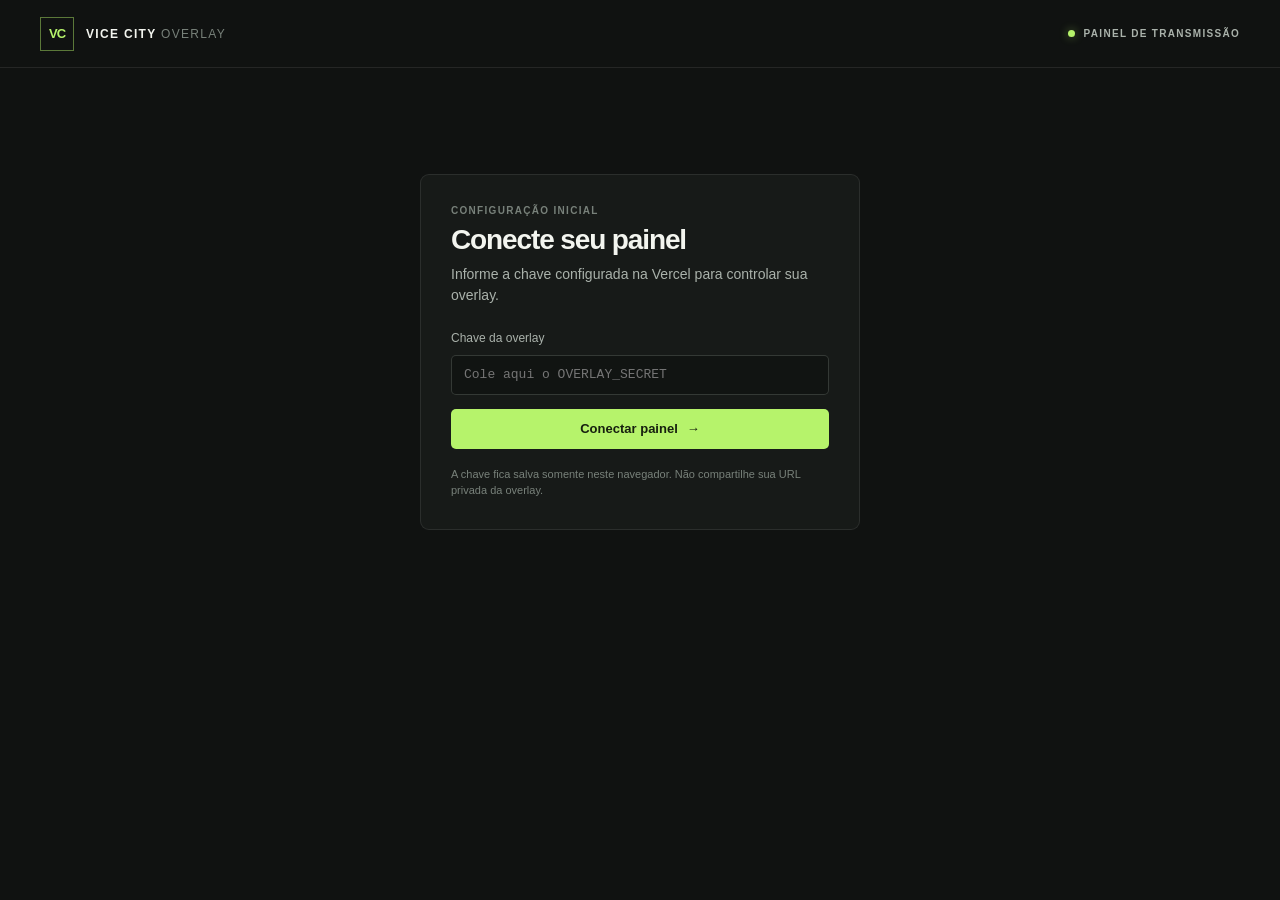
==== index.html @ 91666286 "Atualização 4" ====
<!doctype html>
<html lang="pt-BR">
  <head>
    <meta charset="utf-8">
    <meta name="viewport" content="width=device-width, initial-scale=1">
    <meta name="theme-color" content="#101211">
    <title>Vice City Overlay — Painel</title>
    <link rel="stylesheet" href="/styles.css">
  </head>
  <body class="dashboard-page">
    <header class="topbar">
      <a class="brand" href="/" aria-label="Vice City Overlay, início">
        <span class="brand-mark" aria-hidden="true">VC</span>
        <span class="brand-name">VICE CITY <span>OVERLAY</span></span>
      </a>
      <span class="topbar-note"><span class="status-dot"></span> PAINEL DE TRANSMISSÃO</span>
    </header>

    <main class="dashboard-shell">
      <section id="connect-view" class="connect-view" aria-labelledby="connect-title">
        <div class="eyebrow">CONFIGURAÇÃO INICIAL</div>
        <h1 id="connect-title">Conecte seu painel</h1>
        <p class="intro">Informe a chave configurada na Vercel para controlar sua overlay.</p>
        <form id="connect-form" class="connect-form">
          <label for="secret-input">Chave da overlay</label>
          <input id="secret-input" name="secret" type="password" autocomplete="off" required
                 placeholder="Cole aqui o OVERLAY_SECRET">
          <button class="button button-primary" type="submit">Conectar painel <span aria-hidden="true">→</span></button>
          <p id="connect-error" class="form-error" role="alert" hidden></p>
        </form>
        <p class="help-note">A chave fica salva somente neste navegador. Não compartilhe sua URL privada da overlay.</p>
      </section>

      <section id="dashboard-view" hidden aria-labelledby="page-title">
        <div class="page-heading">
          <div>
            <div class="eyebrow">SESSÃO ATIVA</div>
            <h1 id="page-title">Controle da transmissão</h1>
            <p class="intro">Seu progresso, atualizado na overlay do OBS.</p>
          </div>
          <button id="disconnect-button" class="button button-quiet" type="button">Trocar chave</button>
        </div>

        <div class="dashboard-grid">
          <div class="main-column">
            <section class="panel preview-panel" aria-labelledby="preview-title">
              <div class="panel-heading">
                <div>
                  <div class="eyebrow">PRÉVIA</div>
                  <h2 id="preview-title">Overlay no ar</h2>
                </div>
                <span id="connection-status" class="live-status"><span class="status-dot"></span> CONECTANDO</span>
              </div>
              <div class="preview-stage">
                <div class="overlay-preview" aria-label="Prévia da overlay">
                  <div class="overlay-cell mission-cell">
                    <span class="overlay-label">MISSÕES</span>
                    <span id="preview-missions" class="overlay-value mission-value">00<span class="overlay-total">/23</span></span>
                  </div>
                  <div class="overlay-cell time-cell">
                    <span class="overlay-label">TEMPO TOTAL</span>
                    <span id="preview-time" class="overlay-value">00:00:00</span>
                  </div>
                </div>
                <span class="stage-caption">FUNDO TRANSPARENTE · PRONTO PARA O OBS</span>
              </div>
              <div class="overlay-appearance">
                <div>
                  <span class="appearance-label">COR DAS LETRAS</span>
                  <span id="text-color-value" class="appearance-value">COR SÓLIDA · #FFFFFF</span>
                </div>
                <div class="color-control">
                  <label class="gradient-toggle">
                    <input id="gradient-enabled" type="checkbox">
                    <span>Degradê</span>
                  </label>
                  <input id="text-color" type="color" value="#ffffff" aria-label="Cor das letras da overlay">
                  <input id="gradient-start" type="color" value="#b6f36b" aria-label="Primeira cor do degradê" hidden>
                  <input id="gradient-end" type="color" value="#ffffff" aria-label="Segunda cor do degradê" hidden>
                  <button id="reset-text-color" class="button button-quiet" type="button">Restaurar</button>
                </div>
              </div>
            </section>

            <section class="panel timer-panel" aria-labelledby="timer-title">
              <div class="panel-heading">
                <div>
                  <div class="eyebrow">TEMPO TOTAL JOGADO</div>
                  <h2 id="timer-title" class="timer-display" aria-live="off">00:00:00</h2>
                </div>
                <span id="timer-state" class="state-pill">PAUSADO</span>
              </div>
              <div class="button-row">
                <button id="toggle-timer" class="button button-primary" type="button">Iniciar cronômetro</button>
                <button id="reset-timer" class="button button-secondary" type="button">Zerar tempo</button>
              </div>
              <div class="timer-adjustments">
                <span class="adjustment-label">ADICIONAR AO TEMPO TOTAL</span>
                <div class="button-row">
                  <button id="add-10-min" class="button button-secondary" type="button" aria-label="Adicionar 10 minutos ao cronômetro">+10 min</button>
                  <button id="add-30-min" class="button button-secondary" type="button" aria-label="Adicionar 30 minutos ao cronômetro">+30 min</button>
                  <button id="add-1-hour" class="button button-secondary" type="button" aria-label="Adicionar 1 hora ao cronômetro">+1 hora</button>
                </div>
              </div>
            </section>

            <section class="panel missions-panel" aria-labelledby="missions-title">
              <div class="panel-heading">
                <div>
                  <div class="eyebrow">PROGRESSO DA CAMPANHA</div>
                  <h2 id="missions-title">Missões concluídas</h2>
                </div>
                <div class="mission-count"><span id="mission-count">0</span><span class="mission-divider">/</span><span id="mission-total">23</span></div>
              </div>
              <div class="progress-track" role="progressbar" aria-label="Progresso das missões" aria-valuemin="0" aria-valuemax="23" aria-valuenow="0">
                <span id="progress-fill" class="progress-fill"></span>
              </div>
              <div class="mission-controls">
                <button id="decrement-mission" class="button button-secondary" type="button" aria-label="Desfazer uma missão">−</button>
                <button id="increment-mission" class="button button-primary mission-add" type="button">+ Missão concluída</button>
                <button id="reset-missions" class="button button-quiet" type="button">Zerar</button>
              </div>
              <form id="mission-total-form" class="target-form">
                <label for="mission-total-input">Meta de missões</label>
                <input id="mission-total-input" type="number" min="1" max="999" value="23" required>
                <button class="button button-secondary" type="submit">Salvar meta</button>
              </form>
            </section>
          </div>

          <aside class="side-column">
            <section class="panel obs-panel" aria-labelledby="obs-title">
              <div class="eyebrow">SAÍDA PARA STREAM</div>
              <h2 id="obs-title">Adicionar ao OBS</h2>
              <p>Use esta URL como uma fonte de navegador. A imagem tem fundo transparente e atualiza junto com o painel.</p>
              <div class="url-box">
                <span id="overlay-url" class="url-text">A URL privada aparece depois de conectar.</span>
                <button id="copy-url" class="button button-secondary copy-button" type="button" disabled>Copiar URL</button>
              </div>
              <ol class="setup-steps">
                <li>Copie a URL privada da overlay.</li>
                <li>No OBS, adicione uma <strong>Fonte de navegador</strong>.</li>
                <li>Cole a URL e use largura <strong>420</strong> × altura <strong>90</strong>.</li>
              </ol>
              <p id="copy-feedback" class="copy-feedback" role="status" aria-live="polite"></p>
            </section>

            <section class="panel details-panel" aria-labelledby="details-title">
              <div class="eyebrow">O QUE APARECE NA TELA</div>
              <h2 id="details-title">Só o essencial</h2>
              <div class="detail-line"><span class="detail-mark mission-mark">●</span><span>Missões concluídas</span></div>
              <div class="detail-line"><span class="detail-mark time-mark">◷</span><span>Tempo total jogado</span></div>
              <p class="muted-copy">Sem o contador de tempo da sessão atual.</p>
            </section>
          </aside>
        </div>
        <p id="dashboard-error" class="dashboard-error" role="alert" hidden></p>
      </section>
    </main>
    <script src="/dashboard.js" defer></script>
  </body>
</html>
---- styles.css ----
:root {
  color-scheme: dark;
  --asphalt: #101211;
  --surface: #171a18;
  --surface-raised: #1d211e;
  --control: #111412;
  --edge: rgba(235, 244, 237, 0.09);
  --edge-strong: rgba(235, 244, 237, 0.16);
  --paper: #f3f5ef;
  --secondary: #aab2ab;
  --muted: #78817a;
  --acid: #b6f36b;
  --acid-ink: #17200f;
  --overlay-text: #ffffff;
  --overlay-gradient-start: #b6f36b;
  --overlay-gradient-end: #ffffff;
  --error: #ff8d8d;
  --space: 8px;
  font-family: "Arial Narrow", "Roboto Condensed", "Segoe UI", sans-serif;
  font-synthesis: none;
  text-rendering: optimizeLegibility;
  -webkit-font-smoothing: antialiased;
  -moz-osx-font-smoothing: grayscale;
}

* {
  box-sizing: border-box;
}

body {
  margin: 0;
  min-width: 320px;
  background: var(--asphalt);
  color: var(--paper);
}

button,
input {
  font: inherit;
}

button {
  cursor: pointer;
}

button:focus-visible,
input:focus-visible {
  outline: 2px solid var(--acid);
  outline-offset: 3px;
}

[hidden] {
  display: none !important;
}

.topbar {
  height: 68px;
  display: flex;
  align-items: center;
  justify-content: space-between;
  padding: 0 40px;
  border-bottom: 1px solid var(--edge);
}

.brand {
  display: inline-flex;
  align-items: center;
  gap: 12px;
  color: var(--paper);
  text-decoration: none;
}

.brand-mark {
  display: grid;
  width: 34px;
  height: 34px;
  place-items: center;
  border: 1px solid rgba(182, 243, 107, 0.45);
  color: var(--acid);
  font-size: 13px;
  font-weight: 800;
  letter-spacing: -0.07em;
}

.brand-name {
  font-size: 12px;
  font-weight: 800;
  letter-spacing: 0.11em;
}

.brand-name span {
  color: var(--muted);
  font-weight: 500;
}

.topbar-note,
.eyebrow,
.live-status,
.state-pill,
.stage-caption {
  font-size: 10px;
  font-weight: 700;
  letter-spacing: 0.13em;
}

.topbar-note {
  display: flex;
  align-items: center;
  gap: 9px;
  color: var(--secondary);
}

.status-dot {
  width: 7px;
  height: 7px;
  display: inline-block;
  border-radius: 50%;
  background: var(--acid);
  box-shadow: 0 0 10px rgba(182, 243, 107, 0.45);
}

.dashboard-shell {
  width: min(1120px, calc(100% - 48px));
  margin: 0 auto;
  padding: 52px 0 72px;
}

.page-heading,
.panel-heading {
  display: flex;
  align-items: center;
  justify-content: space-between;
  gap: 20px;
}

.page-heading {
  margin-bottom: 30px;
}

.eyebrow {
  margin-bottom: 9px;
  color: var(--muted);
}

h1,
h2,
p {
  margin-top: 0;
}

h1 {
  margin-bottom: 8px;
  font-size: clamp(26px, 3vw, 34px);
  line-height: 1.1;
  letter-spacing: -0.04em;
  text-wrap: balance;
}

h2 {
  margin-bottom: 0;
  font-size: 17px;
  font-weight: 650;
  letter-spacing: -0.02em;
}

.intro {
  margin-bottom: 0;
  color: var(--secondary);
  font-size: 14px;
  line-height: 1.5;
}

.dashboard-grid {
  display: grid;
  grid-template-columns: minmax(0, 1.42fr) minmax(280px, 0.78fr);
  align-items: start;
  gap: 18px;
}

.main-column,
.side-column {
  display: grid;
  gap: 16px;
}

.panel {
  padding: 22px;
  border: 1px solid var(--edge);
  border-radius: 9px;
  background: var(--surface);
}

.panel-heading {
  margin-bottom: 20px;
}

.panel-heading .eyebrow {
  margin-bottom: 6px;
}

.preview-panel {
  padding-bottom: 18px;
}

.overlay-appearance {
  display: flex;
  align-items: center;
  justify-content: space-between;
  gap: 16px;
  margin-top: 14px;
  padding-top: 14px;
  border-top: 1px solid var(--edge);
}

.appearance-label,
.appearance-value {
  display: block;
}

.appearance-label {
  margin-bottom: 4px;
  color: var(--muted);
  font-size: 9px;
  font-weight: 700;
  letter-spacing: 0.13em;
}

.appearance-value {
  color: var(--secondary);
  font-family: Consolas, "Courier New", monospace;
  font-size: 12px;
}

.color-control {
  display: flex;
  align-items: center;
  gap: 8px;
}

.gradient-toggle {
  min-height: 40px;
  display: inline-flex;
  align-items: center;
  gap: 7px;
  color: var(--secondary);
  font-size: 12px;
  cursor: pointer;
}

.gradient-toggle input {
  width: 16px;
  height: 16px;
  accent-color: var(--acid);
}

.color-control input[type="color"] {
  width: 44px;
  height: 40px;
  padding: 4px;
  border: 1px solid var(--edge-strong);
  border-radius: 5px;
  background: var(--control);
  cursor: pointer;
}

.color-control input[type="color"]::-webkit-color-swatch-wrapper {
  padding: 0;
}

.color-control input[type="color"]::-webkit-color-swatch,
.color-control input[type="color"]::-moz-color-swatch {
  border: 0;
  border-radius: 2px;
}

.color-control .button {
  min-height: 40px;
}

.overlay-gradient .overlay-label,
.overlay-gradient .overlay-value,
.overlay-gradient .overlay-total,
.overlay-gradient .mission-value {
  background: linear-gradient(90deg, var(--overlay-gradient-start), var(--overlay-gradient-end));
  -webkit-background-clip: text;
  background-clip: text;
  color: transparent;
  -webkit-text-fill-color: transparent;
}

.live-status {
  display: inline-flex;
  align-items: center;
  gap: 8px;
  color: var(--secondary);
  font-size: 9px;
}

.live-status.is-offline {
  color: var(--error);
}

.status-dot-off {
  background: var(--error);
  box-shadow: none;
}

.preview-stage {
  min-height: 150px;
  display: flex;
  flex-direction: column;
  align-items: center;
  justify-content: center;
  gap: 16px;
  border: 1px solid var(--edge);
  border-radius: 6px;
  background-color: #121513;
  background-image: linear-gradient(45deg, rgba(255, 255, 255, 0.018) 25%, transparent 25%),
    linear-gradient(-45deg, rgba(255, 255, 255, 0.018) 25%, transparent 25%),
    linear-gradient(45deg, transparent 75%, rgba(255, 255, 255, 0.018) 75%),
    linear-gradient(-45deg, transparent 75%, rgba(255, 255, 255, 0.018) 75%);
  background-size: 16px 16px;
  background-position: 0 0, 0 8px, 8px -8px, -8px 0;
}

.overlay-preview,
.overlay-root {
  display: flex;
  align-items: stretch;
  gap: 3px;
  width: max-content;
  max-width: 100%;
}

.overlay-cell {
  min-height: 63px;
  display: flex;
  flex-direction: column;
  align-items: center;
  justify-content: center;
  padding: 7px 12px 8px;
  border: 1px solid rgba(255, 255, 255, 0.08);
  background: rgba(9, 11, 10, 0.94);
  box-shadow: 0 3px 12px rgba(0, 0, 0, 0.26);
}

.mission-cell {
  min-width: 104px;
}

.time-cell {
  min-width: 145px;
}

.overlay-label {
  margin-bottom: 2px;
  color: var(--overlay-text);
  font-size: 9px;
  font-weight: 800;
  letter-spacing: 0.13em;
  line-height: 1.2;
}

.overlay-value {
  color: var(--overlay-text);
  font-size: 24px;
  font-weight: 800;
  line-height: 1;
  letter-spacing: -0.045em;
  font-variant-numeric: tabular-nums;
  white-space: nowrap;
}

.mission-value {
  color: var(--overlay-text);
}

.overlay-total {
  color: var(--overlay-text);
  font-size: 15px;
  letter-spacing: -0.02em;
}

.stage-caption {
  color: var(--muted);
  font-size: 8px;
}

.timer-display {
  margin-top: 8px;
  color: var(--paper);
  font-size: clamp(34px, 5vw, 46px);
  font-weight: 750;
  line-height: 1;
  letter-spacing: -0.06em;
  font-variant-numeric: tabular-nums;
}

.state-pill {
  padding: 7px 9px;
  border: 1px solid var(--edge);
  border-radius: 4px;
  color: var(--secondary);
  font-size: 9px;
}

.state-pill.is-running {
  border-color: rgba(182, 243, 107, 0.24);
  color: var(--acid);
}

.button-row,
.mission-controls {
  display: flex;
  align-items: center;
  gap: 9px;
}

.timer-adjustments {
  display: grid;
  gap: 9px;
  margin-top: 17px;
  padding-top: 15px;
  border-top: 1px solid var(--edge);
}

.adjustment-label {
  color: var(--muted);
  font-size: 9px;
  font-weight: 700;
  letter-spacing: 0.13em;
}

.button {
  min-height: 40px;
  display: inline-flex;
  align-items: center;
  justify-content: center;
  gap: 9px;
  padding: 0 14px;
  border: 1px solid transparent;
  border-radius: 5px;
  font-size: 13px;
  font-weight: 650;
  transition: background-color 140ms ease-out, border-color 140ms ease-out, color 140ms ease-out, transform 140ms ease-out;
}

.button:active {
  transform: scale(0.98);
}

.button:disabled {
  cursor: not-allowed;
  opacity: 0.45;
}

.button-primary {
  background: var(--acid);
  color: var(--acid-ink);
}

.button-primary:hover:not(:disabled) {
  background: #c8fa8c;
}

.button-secondary {
  border-color: var(--edge-strong);
  background: var(--surface-raised);
  color: var(--paper);
}

.button-secondary:hover:not(:disabled) {
  border-color: rgba(235, 244, 237, 0.3);
  background: #252a26;
}

.button-quiet {
  border-color: transparent;
  background: transparent;
  color: var(--secondary);
}

.button-quiet:hover:not(:disabled) {
  color: var(--paper);
}

.mission-count {
  display: flex;
  align-items: baseline;
  gap: 5px;
  color: var(--acid);
  font-size: 28px;
  font-weight: 750;
  letter-spacing: -0.055em;
  font-variant-numeric: tabular-nums;
}

.mission-divider {
  color: var(--muted);
  font-size: 18px;
  font-weight: 400;
}

.progress-track {
  height: 4px;
  overflow: hidden;
  margin: -4px 0 18px;
  border-radius: 10px;
  background: #2a302b;
}

.progress-fill {
  width: 0;
  height: 100%;
  display: block;
  border-radius: inherit;
  background: var(--acid);
  transition: width 180ms ease-out;
}

.mission-add {
  flex: 1;
}

.mission-controls .button:first-child {
  width: 42px;
  padding: 0;
  font-size: 19px;
}

.target-form {
  display: flex;
  align-items: center;
  gap: 9px;
  margin-top: 20px;
  padding-top: 16px;
  border-top: 1px solid var(--edge);
}

.target-form label {
  flex: 1;
  color: var(--secondary);
  font-size: 12px;
}

.target-form input,
.connect-form input {
  min-height: 40px;
  border: 1px solid var(--edge-strong);
  border-radius: 5px;
  background: var(--control);
  color: var(--paper);
}

.target-form input {
  width: 72px;
  padding: 0 10px;
  font-variant-numeric: tabular-nums;
}

.target-form .button {
  padding: 0 11px;
  font-size: 12px;
}

.obs-panel h2,
.details-panel h2 {
  margin-bottom: 10px;
}

.obs-panel > p,
.muted-copy {
  color: var(--secondary);
  font-size: 13px;
  line-height: 1.55;
}

.url-box {
  display: grid;
  gap: 9px;
  margin: 18px 0 17px;
  padding: 10px;
  border: 1px solid var(--edge);
  border-radius: 6px;
  background: var(--control);
}

.url-text {
  overflow: hidden;
  color: var(--secondary);
  font-family: Consolas, "Courier New", monospace;
  font-size: 11px;
  line-height: 1.5;
  text-overflow: ellipsis;
  overflow-wrap: anywhere;
}

.copy-button {
  width: 100%;
}

.setup-steps {
  display: grid;
  gap: 10px;
  margin: 0;
  padding-left: 18px;
  color: var(--secondary);
  font-size: 12px;
  line-height: 1.45;
}

.setup-steps strong {
  color: var(--paper);
  font-weight: 600;
}

.copy-feedback {
  min-height: 16px;
  margin: 12px 0 0;
  color: var(--acid);
  font-size: 11px;
}

.detail-line {
  display: flex;
  align-items: center;
  gap: 10px;
  margin-top: 14px;
  color: var(--secondary);
  font-size: 13px;
}

.detail-mark {
  width: 18px;
  color: var(--acid);
  text-align: center;
}

.time-mark {
  color: #d9e0d9;
  font-size: 17px;
}

.muted-copy {
  margin: 16px 0 0;
  color: var(--muted);
  font-size: 11px;
}

.dashboard-error,
.form-error {
  color: var(--error);
  font-size: 13px;
  line-height: 1.45;
}

.dashboard-error {
  margin: 16px 0 0;
}

.connect-view {
  width: min(440px, 100%);
  margin: 6vh auto;
  padding: 30px;
  border: 1px solid var(--edge);
  border-radius: 9px;
  background: var(--surface);
}

.connect-view h1 {
  font-size: 28px;
}

.connect-form {
  display: grid;
  gap: 10px;
  margin-top: 25px;
}

.connect-form label {
  color: var(--secondary);
  font-size: 12px;
}

.connect-form input {
  width: 100%;
  padding: 0 12px;
  font-family: Consolas, "Courier New", monospace;
  font-size: 13px;
}

.connect-form .button {
  margin-top: 4px;
}

.connect-form .form-error {
  margin: 2px 0 0;
}

.help-note {
  margin: 17px 0 0;
  color: var(--muted);
  font-size: 11px;
  line-height: 1.5;
}

.overlay-page {
  width: max-content;
  min-width: 0;
  min-height: 0;
  overflow: hidden;
  background: transparent;
}

.overlay-root {
  gap: 3px;
}

.overlay-root .overlay-cell {
  min-height: 62px;
}

.overlay-error {
  position: absolute;
  top: 100%;
  left: 0;
  margin: 5px 0 0;
  color: var(--error);
  font: 11px/1.4 "Segoe UI", sans-serif;
  white-space: nowrap;
}

@media (max-width: 800px) {
  .topbar {
    padding: 0 22px;
  }

  .dashboard-shell {
    width: min(100% - 32px, 600px);
    padding-top: 34px;
  }

  .dashboard-grid {
    grid-template-columns: 1fr;
  }
}

@media (max-width: 480px) {
  .topbar {
    height: 60px;
  }

  .topbar-note {
    font-size: 8px;
    letter-spacing: 0.08em;
  }

  .dashboard-shell {
    width: calc(100% - 24px);
  }

  .page-heading {
    align-items: flex-start;
  }

  .panel {
    padding: 17px;
  }

  .target-form {
    flex-wrap: wrap;
  }

  .target-form label {
    flex-basis: calc(100% - 100px);
  }
}

@media (prefers-reduced-motion: reduce) {
  *,
  *::before,
  *::after {
    scroll-behavior: auto !important;
    transition-duration: 0.01ms !important;
  }
}
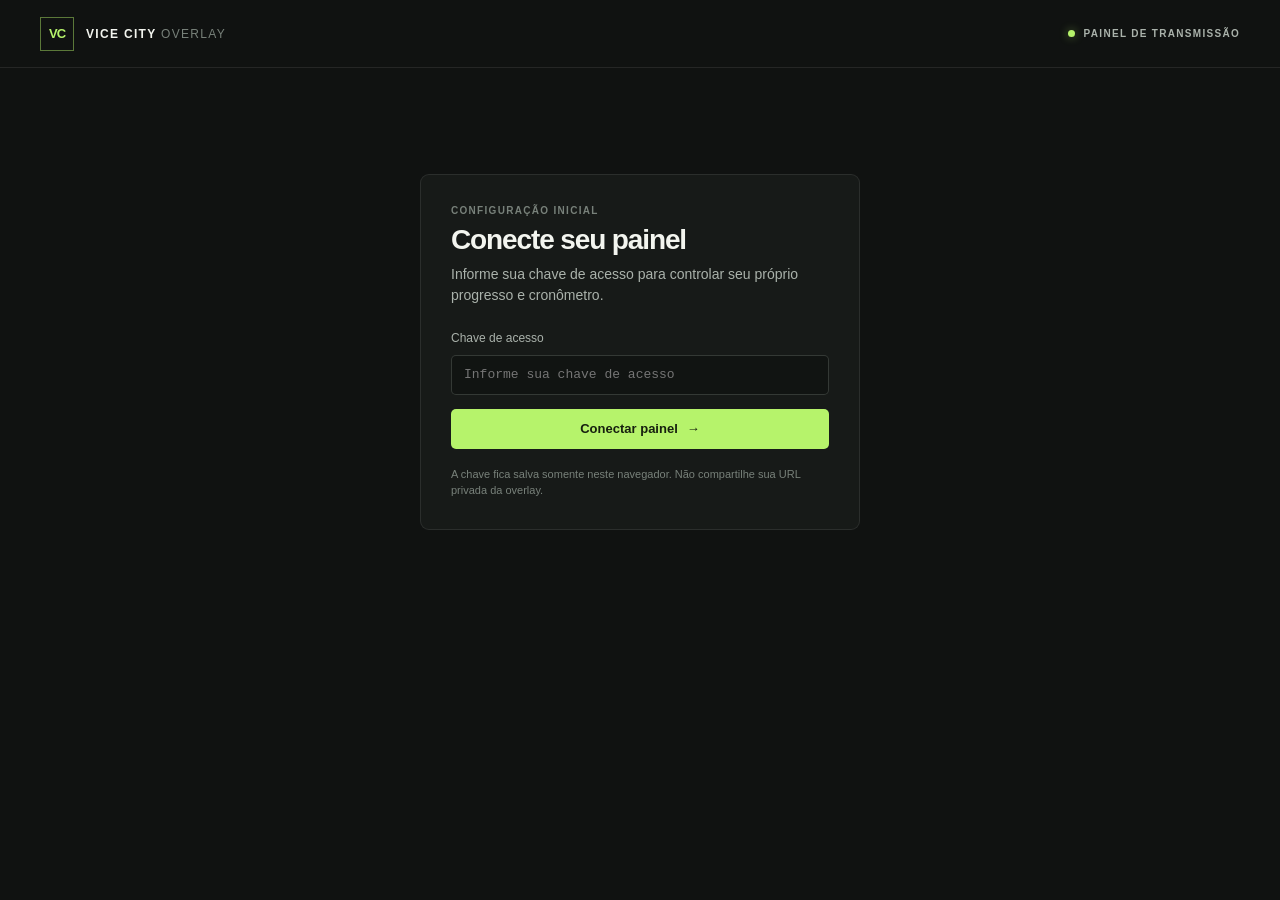
==== commit 38309177: "Atualização 5" ====
--- a/index.html
+++ b/index.html
@@ -20,11 +20,11 @@
       <section id="connect-view" class="connect-view" aria-labelledby="connect-title">
         <div class="eyebrow">CONFIGURAÇÃO INICIAL</div>
         <h1 id="connect-title">Conecte seu painel</h1>
-        <p class="intro">Informe a chave configurada na Vercel para controlar sua overlay.</p>
+        <p class="intro">Informe sua chave de acesso para controlar seu próprio progresso e cronômetro.</p>
         <form id="connect-form" class="connect-form">
-          <label for="secret-input">Chave da overlay</label>
+          <label for="secret-input">Chave de acesso</label>
           <input id="secret-input" name="secret" type="password" autocomplete="off" required
-                 placeholder="Cole aqui o OVERLAY_SECRET">
+                 placeholder="Informe sua chave de acesso">
           <button class="button button-primary" type="submit">Conectar painel <span aria-hidden="true">→</span></button>
           <p id="connect-error" class="form-error" role="alert" hidden></p>
         </form>
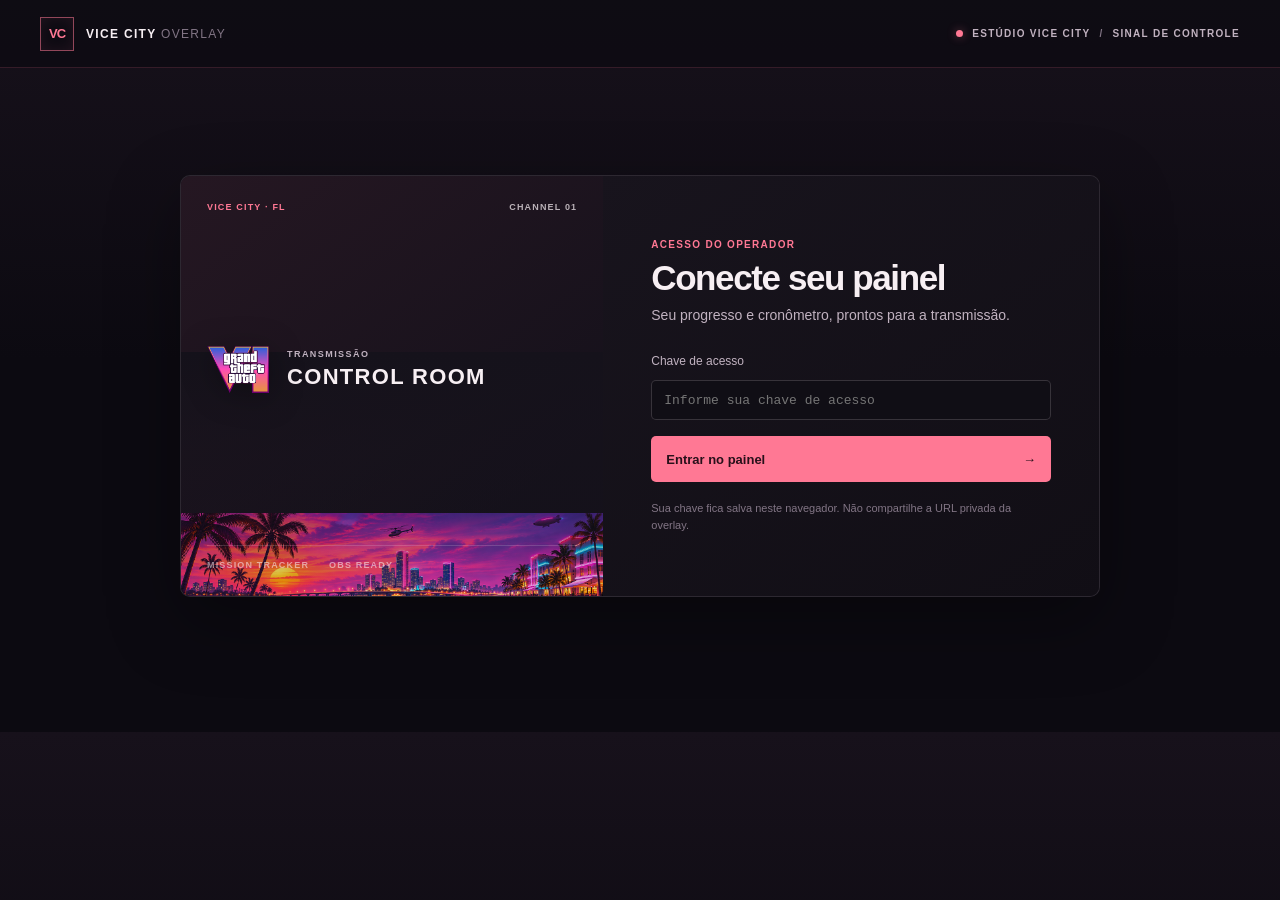
==== commit 73f11e4d: "Atualização 6" ====
--- a/index.html
+++ b/index.html
@@ -13,35 +13,57 @@
         <span class="brand-mark" aria-hidden="true">VC</span>
         <span class="brand-name">VICE CITY <span>OVERLAY</span></span>
       </a>
-      <span class="topbar-note"><span class="status-dot"></span> PAINEL DE TRANSMISSÃO</span>
+      <span class="topbar-note">
+        <span class="status-dot"></span>
+        <span class="topbar-note-primary">ESTÚDIO VICE CITY</span>
+        <span class="topbar-divider">/</span>
+        <span class="topbar-note-secondary">SINAL DE CONTROLE</span>
+      </span>
     </header>
 
     <main class="dashboard-shell">
       <section id="connect-view" class="connect-view" aria-labelledby="connect-title">
-        <div class="eyebrow">CONFIGURAÇÃO INICIAL</div>
-        <h1 id="connect-title">Conecte seu painel</h1>
-        <p class="intro">Informe sua chave de acesso para controlar seu próprio progresso e cronômetro.</p>
-        <form id="connect-form" class="connect-form">
-          <label for="secret-input">Chave de acesso</label>
-          <input id="secret-input" name="secret" type="password" autocomplete="off" required
-                 placeholder="Informe sua chave de acesso">
-          <button class="button button-primary" type="submit">Conectar painel <span aria-hidden="true">→</span></button>
-          <p id="connect-error" class="form-error" role="alert" hidden></p>
-        </form>
-        <p class="help-note">A chave fica salva somente neste navegador. Não compartilhe sua URL privada da overlay.</p>
+        <div class="connect-art">
+          <div class="connect-art-topline"><span>VICE CITY · FL</span><span>CHANNEL 01</span></div>
+          <div class="connect-art-center">
+            <img class="connect-art-logo" src="/images/logo-gta-vi.webp" alt="Grand Theft Auto VI" width="72" height="56">
+            <div class="connect-art-title"><span>TRANSMISSÃO</span><strong>CONTROL ROOM</strong></div>
+          </div>
+          <div class="connect-art-footer"><span>MISSION TRACKER</span><span>OBS READY</span></div>
+        </div>
+        <div class="connect-content">
+          <div class="eyebrow">ACESSO DO OPERADOR</div>
+          <h1 id="connect-title">Conecte seu painel</h1>
+          <p class="intro">Seu progresso e cronômetro, prontos para a transmissão.</p>
+          <form id="connect-form" class="connect-form">
+            <label for="secret-input">Chave de acesso</label>
+            <input id="secret-input" name="secret" type="password" autocomplete="off" required
+                   placeholder="Informe sua chave de acesso">
+            <button class="button button-primary" type="submit">Entrar no painel <span aria-hidden="true">→</span></button>
+            <p id="connect-error" class="form-error" role="alert" hidden></p>
+          </form>
+          <p class="help-note">Sua chave fica salva neste navegador. Não compartilhe a URL privada da overlay.</p>
+        </div>
       </section>
 
       <section id="dashboard-view" hidden aria-labelledby="page-title">
         <div class="page-heading">
           <div>
-            <div class="eyebrow">SESSÃO ATIVA</div>
+            <div class="eyebrow">CONTROL ROOM <span class="heading-divider">/</span> SESSÃO ATIVA</div>
             <h1 id="page-title">Controle da transmissão</h1>
             <p class="intro">Seu progresso, atualizado na overlay do OBS.</p>
           </div>
           <button id="disconnect-button" class="button button-quiet" type="button">Trocar chave</button>
         </div>
 
-        <div class="dashboard-grid">
+        <nav class="dashboard-tabs" aria-label="Seções do painel">
+          <button id="dashboard-tab" class="dashboard-tab is-active" type="button"
+                  aria-controls="dashboard-content" aria-current="page">Painel</button>
+          <button id="templates-tab" class="dashboard-tab" type="button"
+                  aria-controls="templates-view">Templates</button>
+        </nav>
+
+        <div id="dashboard-content" class="dashboard-grid">
           <div class="main-column">
             <section class="panel preview-panel" aria-labelledby="preview-title">
               <div class="panel-heading">
@@ -52,7 +74,8 @@
                 <span id="connection-status" class="live-status"><span class="status-dot"></span> CONECTANDO</span>
               </div>
               <div class="preview-stage">
-                <div class="overlay-preview" aria-label="Prévia da overlay">
+                <div class="overlay-preview overlay-template" aria-label="Prévia da overlay">
+                  <img class="overlay-logo" src="/images/logo-gta-vi.webp" alt="Grand Theft Auto VI" width="64" height="48">
                   <div class="overlay-cell mission-cell">
                     <span class="overlay-label">MISSÕES</span>
                     <span id="preview-missions" class="overlay-value mission-value">00<span class="overlay-total">/23</span></span>
@@ -62,7 +85,7 @@
                     <span id="preview-time" class="overlay-value">00:00:00</span>
                   </div>
                 </div>
-                <span class="stage-caption">FUNDO TRANSPARENTE · PRONTO PARA O OBS</span>
+                <span class="stage-caption">TEMPLATE ATIVO · PRONTO PARA O OBS</span>
               </div>
               <div class="overlay-appearance">
                 <div>
@@ -132,7 +155,7 @@
             <section class="panel obs-panel" aria-labelledby="obs-title">
               <div class="eyebrow">SAÍDA PARA STREAM</div>
               <h2 id="obs-title">Adicionar ao OBS</h2>
-              <p>Use esta URL como uma fonte de navegador. A imagem tem fundo transparente e atualiza junto com o painel.</p>
+              <p>Use esta URL como uma fonte de navegador. O template escolhido e os dados acompanham o painel.</p>
               <div class="url-box">
                 <span id="overlay-url" class="url-text">A URL privada aparece depois de conectar.</span>
                 <button id="copy-url" class="button button-secondary copy-button" type="button" disabled>Copiar URL</button>
@@ -154,9 +177,22 @@
             </section>
           </aside>
         </div>
+        <section id="templates-view" class="templates-view" hidden aria-labelledby="templates-title">
+          <div class="templates-heading">
+            <div>
+              <div class="eyebrow">APARÊNCIA DA OVERLAY</div>
+              <h2 id="templates-title">Escolha um template</h2>
+              <p class="intro">Selecione o fundo que combina com a sua transmissão.</p>
+            </div>
+            <span id="template-selection-status" class="state-pill"></span>
+          </div>
+          <div id="template-grid" class="template-grid"></div>
+          <p class="template-note">Sua escolha atualiza a prévia e a URL no Painel. Depois, copie a nova URL e substitua a da fonte no OBS.</p>
+        </section>
         <p id="dashboard-error" class="dashboard-error" role="alert" hidden></p>
       </section>
     </main>
+    <script src="/overlay-templates.js" defer></script>
     <script src="/dashboard.js" defer></script>
   </body>
 </html>
--- a/styles.css
+++ b/styles.css
@@ -1,20 +1,21 @@
 :root {
   color-scheme: dark;
-  --asphalt: #101211;
-  --surface: #171a18;
-  --surface-raised: #1d211e;
-  --control: #111412;
-  --edge: rgba(235, 244, 237, 0.09);
-  --edge-strong: rgba(235, 244, 237, 0.16);
-  --paper: #f3f5ef;
-  --secondary: #aab2ab;
-  --muted: #78817a;
-  --acid: #b6f36b;
-  --acid-ink: #17200f;
+  --asphalt: #0c0a11;
+  --surface: #15121b;
+  --surface-raised: #201a27;
+  --control: #100e15;
+  --edge: rgba(247, 232, 241, 0.09);
+  --edge-strong: rgba(247, 232, 241, 0.17);
+  --paper: #f7eff3;
+  --secondary: #c1b2c0;
+  --muted: #827585;
+  --sunset: #ff7894;
+  --sunset-ink: #28101a;
+  --signal-cyan: #7bdde2;
   --overlay-text: #ffffff;
   --overlay-gradient-start: #b6f36b;
   --overlay-gradient-end: #ffffff;
-  --error: #ff8d8d;
+  --error: #ff999e;
   --space: 8px;
   font-family: "Arial Narrow", "Roboto Condensed", "Segoe UI", sans-serif;
   font-synthesis: none;
@@ -34,6 +35,10 @@
   color: var(--paper);
 }
 
+.dashboard-page {
+  background-image: linear-gradient(180deg, #17111b 0, var(--asphalt) 360px);
+}
+
 button,
 input {
   font: inherit;
@@ -45,7 +50,7 @@
 
 button:focus-visible,
 input:focus-visible {
-  outline: 2px solid var(--acid);
+  outline: 2px solid var(--sunset);
   outline-offset: 3px;
 }
 
@@ -54,12 +59,14 @@
 }
 
 .topbar {
+  position: relative;
   height: 68px;
   display: flex;
   align-items: center;
   justify-content: space-between;
   padding: 0 40px;
-  border-bottom: 1px solid var(--edge);
+  border-bottom: 1px solid rgba(255, 120, 148, 0.16);
+  background: rgba(12, 10, 17, 0.72);
 }
 
 .brand {
@@ -75,11 +82,12 @@
   width: 34px;
   height: 34px;
   place-items: center;
-  border: 1px solid rgba(182, 243, 107, 0.45);
-  color: var(--acid);
+  border: 1px solid rgba(255, 120, 148, 0.55);
+  color: var(--sunset);
   font-size: 13px;
   font-weight: 800;
   letter-spacing: -0.07em;
+  box-shadow: inset 0 0 14px rgba(255, 120, 148, 0.08);
 }
 
 .brand-name {
@@ -110,19 +118,23 @@
   color: var(--secondary);
 }
 
+.topbar-divider {
+  color: var(--muted);
+}
+
 .status-dot {
   width: 7px;
   height: 7px;
   display: inline-block;
   border-radius: 50%;
-  background: var(--acid);
-  box-shadow: 0 0 10px rgba(182, 243, 107, 0.45);
+  background: var(--sunset);
+  box-shadow: 0 0 10px rgba(255, 120, 148, 0.42);
 }
 
 .dashboard-shell {
-  width: min(1120px, calc(100% - 48px));
+  width: min(1180px, calc(100% - 56px));
   margin: 0 auto;
-  padding: 52px 0 72px;
+  padding: 44px 0 72px;
 }
 
 .page-heading,
@@ -137,8 +149,49 @@
   margin-bottom: 30px;
 }
 
+.page-heading .button-quiet {
+  flex-shrink: 0;
+  white-space: nowrap;
+}
+
+.dashboard-tabs {
+  display: flex;
+  gap: 4px;
+  margin: -8px 0 22px;
+  border-bottom: 1px solid var(--edge);
+}
+
+.dashboard-tab {
+  min-height: 42px;
+  padding: 0 14px;
+  border: 0;
+  border-bottom: 2px solid transparent;
+  background: transparent;
+  color: var(--secondary);
+  font-size: 13px;
+  font-weight: 650;
+}
+
+.dashboard-tab:hover {
+  color: var(--paper);
+}
+
+.dashboard-tab.is-active {
+  border-bottom-color: var(--sunset);
+  color: var(--sunset);
+}
+
 .eyebrow {
   margin-bottom: 9px;
+  color: var(--muted);
+}
+
+.page-heading .eyebrow {
+  color: var(--sunset);
+}
+
+.heading-divider {
+  padding: 0 4px;
   color: var(--muted);
 }
 
@@ -150,9 +203,10 @@
 
 h1 {
   margin-bottom: 8px;
-  font-size: clamp(26px, 3vw, 34px);
+  font-size: clamp(30px, 3.2vw, 38px);
   line-height: 1.1;
   letter-spacing: -0.04em;
+  font-weight: 760;
   text-wrap: balance;
 }
 
@@ -186,8 +240,9 @@
 .panel {
   padding: 22px;
   border: 1px solid var(--edge);
-  border-radius: 9px;
-  background: var(--surface);
+  border-radius: 8px;
+  background: linear-gradient(145deg, rgba(28, 22, 33, 0.96), rgba(19, 16, 24, 0.98));
+  box-shadow: inset 0 1px 0 rgba(255, 242, 248, 0.025);
 }
 
 .panel-heading {
@@ -200,6 +255,20 @@
 
 .preview-panel {
   padding-bottom: 18px;
+  border-color: rgba(255, 120, 148, 0.19);
+  background: linear-gradient(145deg, rgba(37, 24, 38, 0.94), rgba(20, 16, 25, 0.98));
+}
+
+.timer-panel {
+  border-top-color: rgba(123, 221, 226, 0.26);
+}
+
+.missions-panel {
+  border-top-color: rgba(255, 120, 148, 0.24);
+}
+
+.obs-panel {
+  border-left: 2px solid rgba(123, 221, 226, 0.38);
 }
 
 .overlay-appearance {
@@ -250,7 +319,7 @@
 .gradient-toggle input {
   width: 16px;
   height: 16px;
-  accent-color: var(--acid);
+  accent-color: var(--sunset);
 }
 
 .color-control input[type="color"] {
@@ -296,6 +365,11 @@
   font-size: 9px;
 }
 
+.live-status .status-dot {
+  background: var(--signal-cyan);
+  box-shadow: 0 0 10px rgba(123, 221, 226, 0.4);
+}
+
 .live-status.is-offline {
   color: var(--error);
 }
@@ -312,15 +386,12 @@
   align-items: center;
   justify-content: center;
   gap: 16px;
-  border: 1px solid var(--edge);
+  border: 1px solid rgba(247, 232, 241, 0.07);
   border-radius: 6px;
-  background-color: #121513;
-  background-image: linear-gradient(45deg, rgba(255, 255, 255, 0.018) 25%, transparent 25%),
-    linear-gradient(-45deg, rgba(255, 255, 255, 0.018) 25%, transparent 25%),
-    linear-gradient(45deg, transparent 75%, rgba(255, 255, 255, 0.018) 75%),
-    linear-gradient(-45deg, transparent 75%, rgba(255, 255, 255, 0.018) 75%);
-  background-size: 16px 16px;
-  background-position: 0 0, 0 8px, 8px -8px, -8px 0;
+  background-color: #0c0a11;
+  background-image: linear-gradient(rgba(247, 232, 241, 0.025) 1px, transparent 1px),
+    linear-gradient(90deg, rgba(247, 232, 241, 0.025) 1px, transparent 1px);
+  background-size: 24px 24px;
 }
 
 .overlay-preview,
@@ -382,13 +453,13 @@
 }
 
 .stage-caption {
-  color: var(--muted);
+  color: var(--signal-cyan);
   font-size: 8px;
 }
 
 .timer-display {
   margin-top: 8px;
-  color: var(--paper);
+  color: var(--sunset);
   font-size: clamp(34px, 5vw, 46px);
   font-weight: 750;
   line-height: 1;
@@ -405,8 +476,8 @@
 }
 
 .state-pill.is-running {
-  border-color: rgba(182, 243, 107, 0.24);
-  color: var(--acid);
+  border-color: rgba(123, 221, 226, 0.28);
+  color: var(--signal-cyan);
 }
 
 .button-row,
@@ -455,12 +526,12 @@
 }
 
 .button-primary {
-  background: var(--acid);
-  color: var(--acid-ink);
+  background: var(--sunset);
+  color: var(--sunset-ink);
 }
 
 .button-primary:hover:not(:disabled) {
-  background: #c8fa8c;
+  background: #ff91a5;
 }
 
 .button-secondary {
@@ -470,8 +541,8 @@
 }
 
 .button-secondary:hover:not(:disabled) {
-  border-color: rgba(235, 244, 237, 0.3);
-  background: #252a26;
+  border-color: rgba(247, 232, 241, 0.28);
+  background: #2a2130;
 }
 
 .button-quiet {
@@ -488,7 +559,7 @@
   display: flex;
   align-items: baseline;
   gap: 5px;
-  color: var(--acid);
+  color: var(--sunset);
   font-size: 28px;
   font-weight: 750;
   letter-spacing: -0.055em;
@@ -506,7 +577,7 @@
   overflow: hidden;
   margin: -4px 0 18px;
   border-radius: 10px;
-  background: #2a302b;
+  background: #2b2430;
 }
 
 .progress-fill {
@@ -514,7 +585,7 @@
   height: 100%;
   display: block;
   border-radius: inherit;
-  background: var(--acid);
+  background: linear-gradient(90deg, var(--sunset), #f2ad85);
   transition: width 180ms ease-out;
 }
 
@@ -617,7 +688,7 @@
 .copy-feedback {
   min-height: 16px;
   margin: 12px 0 0;
-  color: var(--acid);
+  color: var(--signal-cyan);
   font-size: 11px;
 }
 
@@ -632,12 +703,12 @@
 
 .detail-mark {
   width: 18px;
-  color: var(--acid);
+  color: var(--sunset);
   text-align: center;
 }
 
 .time-mark {
-  color: #d9e0d9;
+  color: var(--signal-cyan);
   font-size: 17px;
 }
 
@@ -659,22 +730,122 @@
 }
 
 .connect-view {
-  width: min(440px, 100%);
-  margin: 6vh auto;
-  padding: 30px;
-  border: 1px solid var(--edge);
-  border-radius: 9px;
+  width: min(920px, 100%);
+  min-height: 420px;
+  display: grid;
+  grid-template-columns: minmax(0, 0.92fr) minmax(360px, 1.08fr);
+  overflow: hidden;
+  margin: clamp(24px, 7vh, 68px) auto;
+  border: 1px solid rgba(255, 232, 241, 0.1);
+  border-radius: 10px;
   background: var(--surface);
+  box-shadow: 0 24px 70px rgba(0, 0, 0, 0.34);
+}
+
+.connect-art {
+  position: relative;
+  z-index: 0;
+  min-height: 420px;
+  display: flex;
+  flex-direction: column;
+  justify-content: space-between;
+  overflow: hidden;
+  padding: 26px;
+  background: linear-gradient(145deg, #251722, #15111b 78%);
+}
+
+.connect-art::before {
+  position: absolute;
+  z-index: -1;
+  right: 0;
+  bottom: 0;
+  left: 0;
+  height: 58%;
+  background-image: linear-gradient(180deg, #15121b 0%, rgba(21, 18, 27, 0.52) 42%, rgba(12, 10, 17, 0.08)),
+    url("/templates/template-1.png");
+  background-position: center, center bottom;
+  background-repeat: no-repeat;
+  background-size: 100% 100%, 100% auto;
+  content: "";
+}
+
+.connect-art-topline,
+.connect-art-footer {
+  position: relative;
+  z-index: 1;
+  display: flex;
+  align-items: center;
+  justify-content: space-between;
+  gap: 12px;
+  color: rgba(247, 239, 243, 0.72);
+  font-size: 9px;
+  font-weight: 700;
+  letter-spacing: 0.13em;
+}
+
+.connect-art-topline span:first-child {
+  color: var(--sunset);
+}
+
+.connect-art-center {
+  position: relative;
+  z-index: 1;
+  display: flex;
+  align-items: center;
+  gap: 18px;
+  margin: 16px 0 34px;
+}
+
+.connect-art-logo {
+  width: 62px;
+  height: 72px;
+  object-fit: contain;
+  filter: drop-shadow(0 5px 16px rgba(0, 0, 0, 0.32));
+}
+
+.connect-art-title {
+  display: grid;
+  gap: 5px;
+  color: var(--secondary);
+  font-size: 9px;
+  font-weight: 700;
+  letter-spacing: 0.16em;
+}
+
+.connect-art-title strong {
+  color: var(--paper);
+  font-size: clamp(17px, 2vw, 22px);
+  letter-spacing: 0.06em;
+}
+
+.connect-art-footer {
+  justify-content: flex-start;
+  gap: 20px;
+  padding-top: 14px;
+  border-top: 1px solid rgba(247, 239, 243, 0.16);
+  color: rgba(247, 239, 243, 0.56);
+}
+
+.connect-content {
+  display: flex;
+  flex-direction: column;
+  justify-content: center;
+  padding: 42px clamp(28px, 4vw, 48px);
+  background: linear-gradient(145deg, rgba(24, 20, 29, 0.96), rgba(17, 14, 21, 0.98));
+}
+
+.connect-content > .eyebrow {
+  color: var(--sunset);
 }
 
 .connect-view h1 {
-  font-size: 28px;
+  font-size: clamp(28px, 3vw, 35px);
 }
 
 .connect-form {
   display: grid;
-  gap: 10px;
-  margin-top: 25px;
+  gap: 12px;
+  margin-top: 28px;
 }
 
 .connect-form label {
@@ -690,6 +861,8 @@
 }
 
 .connect-form .button {
+  min-height: 46px;
+  justify-content: space-between;
   margin-top: 4px;
 }
 
@@ -698,7 +871,7 @@
 }
 
 .help-note {
-  margin: 17px 0 0;
+  margin: 18px 0 0;
   color: var(--muted);
   font-size: 11px;
   line-height: 1.5;
@@ -716,8 +889,139 @@
   gap: 3px;
 }
 
+.overlay-template {
+  overflow: hidden;
+  border-radius: 6px;
+  background-color: var(--asphalt);
+  background-image: var(--template-background, url("/templates/template-1.png"));
+  background-position: center;
+  background-size: 100% 100%;
+}
+
+.overlay-template .overlay-cell {
+  border-color: rgba(255, 255, 255, 0.18);
+  background: rgba(9, 11, 10, 0.48);
+}
+
+.templates-view {
+  padding: 22px;
+  border: 1px solid var(--edge);
+  border-radius: 9px;
+  background: var(--surface);
+}
+
+.templates-heading {
+  display: flex;
+  align-items: flex-start;
+  justify-content: space-between;
+  gap: 20px;
+  margin-bottom: 20px;
+}
+
+.templates-heading h2 {
+  margin-bottom: 8px;
+}
+
+.template-grid {
+  display: grid;
+  grid-template-columns: repeat(auto-fill, minmax(230px, 1fr));
+  gap: 12px;
+}
+
+.template-card {
+  min-width: 0;
+  display: grid;
+  gap: 11px;
+  padding: 10px;
+  border: 1px solid var(--edge);
+  border-radius: 7px;
+  background: var(--control);
+  color: var(--paper);
+  text-align: left;
+  transition: border-color 140ms ease-out, background-color 140ms ease-out;
+}
+
+.template-card:hover {
+  border-color: var(--edge-strong);
+  background: var(--surface-raised);
+}
+
+.template-card.is-selected {
+  border-color: rgba(255, 120, 148, 0.72);
+  box-shadow: 0 0 0 1px rgba(255, 120, 148, 0.16);
+}
+
+.template-card-art {
+  display: block;
+  aspect-ratio: 640 / 126;
+  border-radius: 4px;
+  background-color: var(--surface-raised);
+  background-image: var(--template-image);
+  background-position: center;
+  background-size: cover;
+}
+
+.template-card-meta {
+  display: flex;
+  align-items: center;
+  justify-content: space-between;
+  gap: 8px;
+}
+
+.template-card-name {
+  font-size: 13px;
+  font-weight: 700;
+}
+
+.template-card-state {
+  color: var(--muted);
+  font-size: 9px;
+  font-weight: 700;
+  letter-spacing: 0.08em;
+}
+
+.template-card.is-selected .template-card-state {
+  color: var(--sunset);
+}
+
+.template-card-description {
+  margin: -6px 0 0;
+  color: var(--secondary);
+  font-size: 11px;
+  line-height: 1.4;
+}
+
+.template-note {
+  margin: 18px 0 0;
+  color: var(--muted);
+  font-size: 11px;
+  line-height: 1.5;
+}
+
 .overlay-root .overlay-cell {
   min-height: 62px;
+}
+
+.overlay-logo {
+  width: 64px;
+  height: 48px;
+  flex: 0 0 auto;
+  align-self: center;
+  object-fit: contain;
+  animation: logo-breathe 3.2s ease-in-out infinite;
+}
+
+@keyframes logo-breathe {
+  0%,
+  100% {
+    opacity: 0.94;
+    transform: scale(1);
+  }
+
+  50% {
+    opacity: 1;
+    transform: scale(1.04);
+  }
 }
 
 .overlay-error {
@@ -743,6 +1047,19 @@
   .dashboard-grid {
     grid-template-columns: 1fr;
   }
+
+  .connect-view {
+    width: min(560px, 100%);
+    grid-template-columns: 1fr;
+  }
+
+  .connect-art {
+    min-height: 230px;
+  }
+
+  .connect-content {
+    padding: 30px;
+  }
 }
 
 @media (max-width: 480px) {
@@ -755,6 +1072,11 @@
     letter-spacing: 0.08em;
   }
 
+  .topbar-note-secondary,
+  .topbar-divider {
+    display: none;
+  }
+
   .dashboard-shell {
     width: calc(100% - 24px);
   }
@@ -767,6 +1089,28 @@
     padding: 17px;
   }
 
+  .connect-view {
+    margin: 20px auto;
+  }
+
+  .connect-art {
+    min-height: 205px;
+    padding: 20px;
+  }
+
+  .connect-content {
+    padding: 24px;
+  }
+
+  .templates-view {
+    padding: 17px;
+  }
+
+  .templates-heading {
+    flex-direction: column;
+    gap: 12px;
+  }
+
   .target-form {
     flex-wrap: wrap;
   }
@@ -777,6 +1121,10 @@
 }
 
 @media (prefers-reduced-motion: reduce) {
+  .overlay-logo {
+    animation: none;
+  }
+
   *,
   *::before,
   *::after {
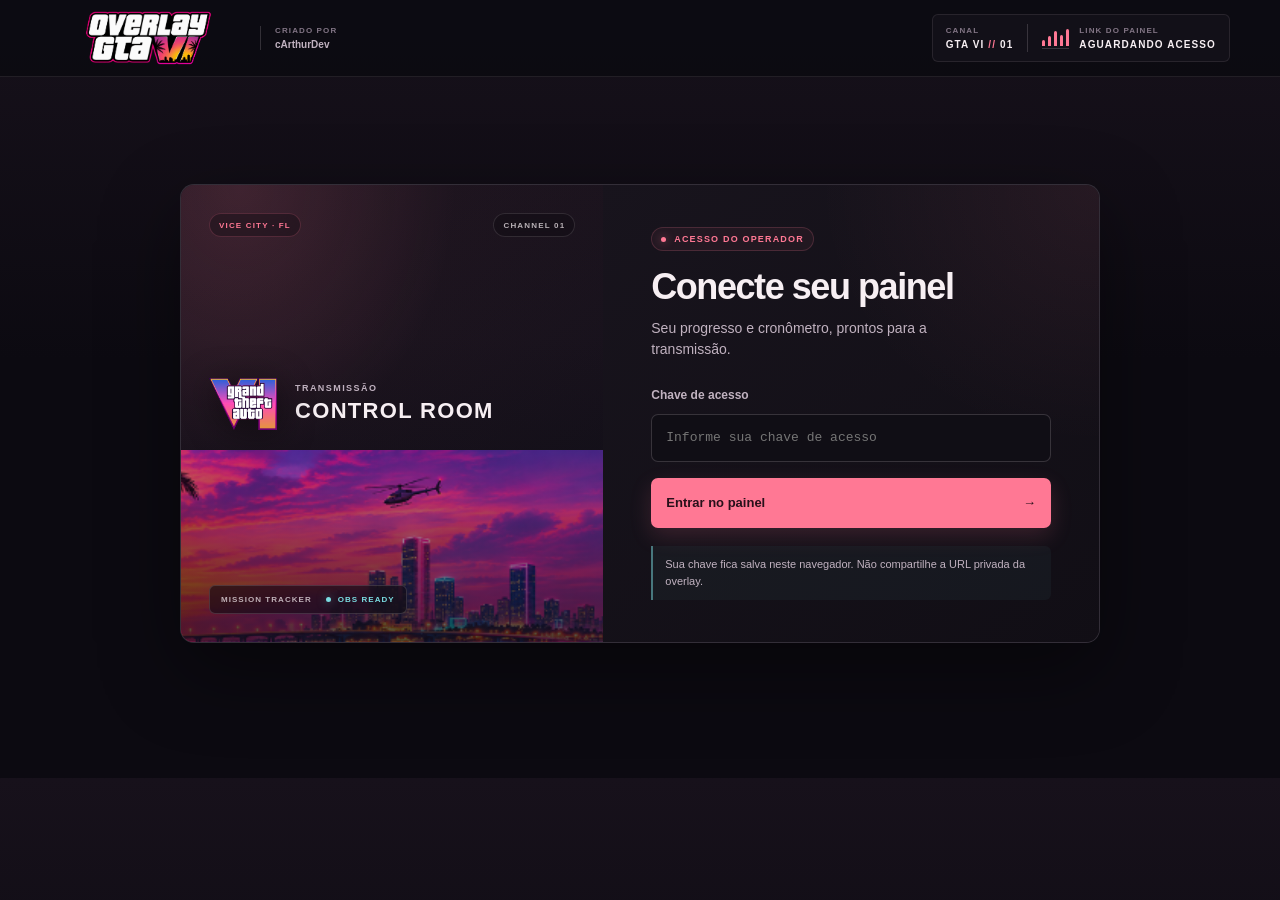
==== commit f8adac86: "Atualização 12" ====
--- a/index.html
+++ b/index.html
@@ -4,21 +4,34 @@
     <meta charset="utf-8">
     <meta name="viewport" content="width=device-width, initial-scale=1">
     <meta name="theme-color" content="#101211">
-    <title>Vice City Overlay — Painel</title>
+    <title>Overlay GTA VI — cArthurDev | Painel</title>
     <link rel="stylesheet" href="/styles.css">
   </head>
   <body class="dashboard-page">
     <header class="topbar">
-      <a class="brand" href="/" aria-label="Vice City Overlay, início">
-        <span class="brand-mark" aria-hidden="true">VC</span>
-        <span class="brand-name">VICE CITY <span>OVERLAY</span></span>
-      </a>
-      <span class="topbar-note">
-        <span class="status-dot"></span>
-        <span class="topbar-note-primary">ESTÚDIO VICE CITY</span>
-        <span class="topbar-divider">/</span>
-        <span class="topbar-note-secondary">SINAL DE CONTROLE</span>
-      </span>
+      <div class="topbar-inner">
+        <a class="brand" href="/" aria-label="Overlay GTA VI por cArthurDev, início">
+          <img class="brand-logo" src="/images/logo.png" alt="Overlay GTA VI">
+          <span class="brand-author">
+            <span>CRIADO POR</span>
+            <strong>cArthurDev</strong>
+          </span>
+        </a>
+        <div class="topbar-console">
+          <div class="topbar-channel">
+            <span class="topbar-meta-label">CANAL</span>
+            <strong>GTA VI <span>//</span> 01</strong>
+          </div>
+          <span class="topbar-console-divider" aria-hidden="true"></span>
+          <div id="topbar-signal" class="topbar-signal" data-state="waiting" role="status" aria-live="polite">
+            <span class="signal-meter" aria-hidden="true"><i></i><i></i><i></i><i></i><i></i></span>
+            <span class="topbar-signal-copy">
+              <span class="topbar-meta-label">LINK DO PAINEL</span>
+              <strong id="topbar-signal-text">AGUARDANDO ACESSO</strong>
+            </span>
+          </div>
+        </div>
+      </div>
     </header>
 
     <main class="dashboard-shell">
@@ -64,6 +77,20 @@
         </nav>
 
         <div id="dashboard-content" class="dashboard-grid">
+          <aside class="collaborators-column">
+            <section id="collaborators-view" class="collaborators-view" aria-labelledby="collaborators-title">
+              <div class="collaborators-heading">
+                <div>
+                  <div class="eyebrow">REDE DE TRANSMISSÃO</div>
+                  <h2 id="collaborators-title">Colaboradores</h2>
+                  <p class="intro">Lives e canais dos streamers que usam o projeto.</p>
+                </div>
+                <span id="collaborators-count" class="state-pill">0 CANAIS</span>
+              </div>
+              <div id="collaborators-grid" class="collaborators-grid"></div>
+              <p id="collaborators-error" class="collaborators-error" role="status" aria-live="polite" hidden></p>
+            </section>
+          </aside>
           <div class="main-column">
             <section class="panel preview-panel" aria-labelledby="preview-title">
               <div class="panel-heading">
@@ -104,7 +131,6 @@
                 </div>
               </div>
             </section>
-
             <section class="panel timer-panel" aria-labelledby="timer-title">
               <div class="panel-heading">
                 <div>
@@ -123,6 +149,14 @@
                   <button id="add-10-min" class="button button-secondary" type="button" aria-label="Adicionar 10 minutos ao cronômetro">+10 min</button>
                   <button id="add-30-min" class="button button-secondary" type="button" aria-label="Adicionar 30 minutos ao cronômetro">+30 min</button>
                   <button id="add-1-hour" class="button button-secondary" type="button" aria-label="Adicionar 1 hora ao cronômetro">+1 hora</button>
+                </div>
+              </div>
+              <div class="timer-adjustments">
+                <span class="adjustment-label">REMOVER DO TEMPO TOTAL</span>
+                <div class="button-row">
+                  <button id="remove-10-min" class="button button-secondary" type="button" aria-label="Remover 10 minutos do cronômetro">−10 min</button>
+                  <button id="remove-30-min" class="button button-secondary" type="button" aria-label="Remover 30 minutos do cronômetro">−30 min</button>
+                  <button id="remove-1-hour" class="button button-secondary" type="button" aria-label="Remover 1 hora do cronômetro">−1 hora</button>
                 </div>
               </div>
             </section>
@@ -192,6 +226,7 @@
         <p id="dashboard-error" class="dashboard-error" role="alert" hidden></p>
       </section>
     </main>
+    <script src="/overlay-collaborators.js" defer></script>
     <script src="/overlay-templates.js" defer></script>
     <script src="/dashboard.js" defer></script>
   </body>
--- a/styles.css
+++ b/styles.css
@@ -59,49 +59,133 @@
 }
 
 .topbar {
-  position: relative;
-  height: 68px;
+  border-bottom: 1px solid var(--edge);
+  background: rgba(12, 10, 17, 0.9);
+}
+
+.topbar-inner {
+  width: min(1180px, calc(100% - 56px));
+  min-height: 76px;
   display: flex;
   align-items: center;
   justify-content: space-between;
-  padding: 0 40px;
-  border-bottom: 1px solid rgba(255, 120, 148, 0.16);
-  background: rgba(12, 10, 17, 0.72);
+  gap: 24px;
+  margin: 0 auto;
 }
 
 .brand {
   display: inline-flex;
   align-items: center;
-  gap: 12px;
+  gap: 14px;
   color: var(--paper);
   text-decoration: none;
 }
 
-.brand-mark {
-  display: grid;
-  width: 34px;
-  height: 34px;
-  place-items: center;
-  border: 1px solid rgba(255, 120, 148, 0.55);
+.brand-logo {
+  width: 196px;
+  height: 66px;
+  display: block;
+  object-fit: contain;
+  object-position: left center;
+}
+
+.brand-author {
+  display: grid;
+  gap: 4px;
+  padding-left: 14px;
+  border-left: 1px solid var(--edge-strong);
+}
+
+.brand-author > span,
+.topbar-meta-label {
+  color: var(--muted);
+  font-size: 8px;
+  font-weight: 700;
+  letter-spacing: 0.14em;
+}
+
+.brand-author strong {
+  color: var(--secondary);
+  font-size: 10px;
+  font-weight: 700;
+}
+
+.topbar-console {
+  display: flex;
+  align-items: center;
+  gap: 14px;
+  padding: 9px 13px;
+  border: 1px solid var(--edge);
+  border-radius: 6px;
+  background: rgba(21, 18, 27, 0.8);
+}
+
+.topbar-channel,
+.topbar-signal-copy {
+  display: grid;
+  gap: 4px;
+}
+
+.topbar-channel strong,
+.topbar-signal-copy > strong {
+  color: var(--paper);
+  font-size: 10px;
+  font-weight: 750;
+  letter-spacing: 0.11em;
+  white-space: nowrap;
+}
+
+.topbar-channel strong span {
   color: var(--sunset);
-  font-size: 13px;
-  font-weight: 800;
-  letter-spacing: -0.07em;
-  box-shadow: inset 0 0 14px rgba(255, 120, 148, 0.08);
-}
-
-.brand-name {
-  font-size: 12px;
-  font-weight: 800;
-  letter-spacing: 0.11em;
-}
-
-.brand-name span {
-  color: var(--muted);
-  font-weight: 500;
-}
-
-.topbar-note,
+}
+
+.topbar-console-divider {
+  width: 1px;
+  height: 28px;
+  background: var(--edge-strong);
+}
+
+.topbar-signal {
+  display: flex;
+  align-items: center;
+  gap: 10px;
+}
+
+.signal-meter {
+  height: 22px;
+  display: flex;
+  align-items: flex-end;
+  gap: 3px;
+  padding-bottom: 2px;
+  border-bottom: 1px solid var(--edge-strong);
+}
+
+.signal-meter i {
+  width: 3px;
+  display: block;
+  border-radius: 2px 2px 0 0;
+  background: var(--muted);
+  transition: background-color 160ms ease-out;
+}
+
+.signal-meter i:nth-child(1) { height: 6px; }
+.signal-meter i:nth-child(2) { height: 10px; }
+.signal-meter i:nth-child(3) { height: 15px; }
+.signal-meter i:nth-child(4) { height: 11px; }
+.signal-meter i:nth-child(5) { height: 17px; }
+
+.topbar-signal[data-state="waiting"] .signal-meter i {
+  background: var(--sunset);
+}
+
+.topbar-signal[data-state="connected"] .signal-meter i {
+  background: var(--signal-cyan);
+}
+
+.topbar-signal[data-state="offline"] .signal-meter i {
+  background: var(--error);
+}
+
 .eyebrow,
 .live-status,
 .state-pill,
@@ -111,17 +195,6 @@
   letter-spacing: 0.13em;
 }
 
-.topbar-note {
-  display: flex;
-  align-items: center;
-  gap: 9px;
-  color: var(--secondary);
-}
-
-.topbar-divider {
-  color: var(--muted);
-}
-
 .status-dot {
   width: 7px;
   height: 7px;
@@ -224,20 +297,35 @@
   line-height: 1.5;
 }
 
+.collaborators-column .collaborators-heading {
+  flex-direction: column;
+  gap: 12px;
+}
+
+.collaborators-column {
+  min-width: 0;
+}
+
+.collaborators-column .collaborators-grid {
+  grid-template-columns: 1fr;
+}
+
 .dashboard-grid {
   display: grid;
-  grid-template-columns: minmax(0, 1.42fr) minmax(280px, 0.78fr);
+  grid-template-columns: minmax(210px, 0.72fr) minmax(0, 1.42fr) minmax(280px, 0.78fr);
   align-items: start;
   gap: 18px;
 }
 
 .main-column,
 .side-column {
+  min-width: 0;
   display: grid;
   gap: 16px;
 }
 
 .panel {
+  min-width: 0;
   padding: 22px;
   border: 1px solid var(--edge);
   border-radius: 8px;
@@ -736,36 +824,36 @@
   grid-template-columns: minmax(0, 0.92fr) minmax(360px, 1.08fr);
   overflow: hidden;
   margin: clamp(24px, 7vh, 68px) auto;
-  border: 1px solid rgba(255, 232, 241, 0.1);
-  border-radius: 10px;
+  border: 1px solid rgba(255, 232, 241, 0.13);
+  border-radius: 14px;
   background: var(--surface);
-  box-shadow: 0 24px 70px rgba(0, 0, 0, 0.34);
+  box-shadow: 0 28px 80px rgba(0, 0, 0, 0.42), inset 0 1px 0 rgba(255, 255, 255, 0.035);
 }
 
 .connect-art {
   position: relative;
   z-index: 0;
+  isolation: isolate;
   min-height: 420px;
   display: flex;
   flex-direction: column;
   justify-content: space-between;
   overflow: hidden;
-  padding: 26px;
-  background: linear-gradient(145deg, #251722, #15111b 78%);
+  padding: 28px;
+  background:
+    radial-gradient(ellipse at 14% 0%, rgba(255, 120, 148, 0.16), transparent 42%),
+    linear-gradient(145deg, #251722, #15111b 78%);
 }
 
 .connect-art::before {
   position: absolute;
   z-index: -1;
-  right: 0;
-  bottom: 0;
-  left: 0;
-  height: 58%;
-  background-image: linear-gradient(180deg, #15121b 0%, rgba(21, 18, 27, 0.52) 42%, rgba(12, 10, 17, 0.08)),
+  inset: 0;
+  background-image: linear-gradient(180deg, rgba(21, 18, 27, 0.16) 0%, rgba(21, 18, 27, 0.08) 34%, rgba(12, 10, 17, 0.28) 68%, rgba(12, 10, 17, 0.72)),
     url("/templates/template-1.png");
   background-position: center, center bottom;
   background-repeat: no-repeat;
-  background-size: 100% 100%, 100% auto;
+  background-size: 100% 100%, auto 42%;
   content: "";
 }
 
@@ -783,8 +871,21 @@
   letter-spacing: 0.13em;
 }
 
+.connect-art-topline span {
+  min-height: 24px;
+  display: inline-flex;
+  align-items: center;
+  padding: 0 9px;
+  border: 1px solid rgba(247, 239, 243, 0.12);
+  border-radius: 999px;
+  background: rgba(12, 10, 17, 0.34);
+  backdrop-filter: blur(8px);
+  font-size: 8px;
+}
+
 .connect-art-topline span:first-child {
   color: var(--sunset);
+  border-color: rgba(255, 120, 148, 0.2);
 }
 
 .connect-art-center {
@@ -793,14 +894,14 @@
   display: flex;
   align-items: center;
   gap: 18px;
-  margin: 16px 0 34px;
+  margin: 16px 0 30px;
 }
 
 .connect-art-logo {
-  width: 62px;
-  height: 72px;
+  width: 68px;
+  height: 76px;
   object-fit: contain;
-  filter: drop-shadow(0 5px 16px rgba(0, 0, 0, 0.32));
+  filter: drop-shadow(0 6px 18px rgba(0, 0, 0, 0.48));
 }
 
 .connect-art-title {
@@ -820,10 +921,32 @@
 
 .connect-art-footer {
   justify-content: flex-start;
-  gap: 20px;
-  padding-top: 14px;
-  border-top: 1px solid rgba(247, 239, 243, 0.16);
-  color: rgba(247, 239, 243, 0.56);
+  gap: 14px;
+  width: fit-content;
+  max-width: 100%;
+  padding: 9px 11px;
+  border: 1px solid rgba(247, 239, 243, 0.15);
+  border-radius: 6px;
+  background: rgba(12, 10, 17, 0.58);
+  backdrop-filter: blur(8px);
+  color: rgba(247, 239, 243, 0.72);
+  font-size: 8px;
+}
+
+.connect-art-footer span + span {
+  display: inline-flex;
+  align-items: center;
+  color: var(--signal-cyan);
+}
+
+.connect-art-footer span + span::before {
+  width: 5px;
+  height: 5px;
+  margin-right: 7px;
+  border-radius: 50%;
+  background: var(--signal-cyan);
+  box-shadow: 0 0 10px rgba(123, 221, 226, 0.52);
+  content: "";
 }
 
 .connect-content {
@@ -831,15 +954,41 @@
   flex-direction: column;
   justify-content: center;
   padding: 42px clamp(28px, 4vw, 48px);
-  background: linear-gradient(145deg, rgba(24, 20, 29, 0.96), rgba(17, 14, 21, 0.98));
+  background:
+    radial-gradient(ellipse at 100% 0%, rgba(255, 120, 148, 0.075), transparent 40%),
+    linear-gradient(145deg, rgba(24, 20, 29, 0.96), rgba(17, 14, 21, 0.98));
 }
 
 .connect-content > .eyebrow {
+  align-self: flex-start;
+  display: inline-flex;
+  align-items: center;
+  gap: 8px;
+  margin-bottom: 16px;
+  padding: 6px 9px;
+  border: 1px solid rgba(255, 120, 148, 0.18);
+  border-radius: 999px;
+  background: rgba(255, 120, 148, 0.055);
   color: var(--sunset);
+  font-size: 9px;
+}
+
+.connect-content > .eyebrow::before {
+  width: 5px;
+  height: 5px;
+  border-radius: 50%;
+  background: var(--sunset);
+  box-shadow: 0 0 9px rgba(255, 120, 148, 0.58);
+  content: "";
 }
 
 .connect-view h1 {
-  font-size: clamp(28px, 3vw, 35px);
+  margin-bottom: 11px;
+  font-size: clamp(30px, 3vw, 36px);
+}
+
+.connect-view .intro {
+  max-width: 36ch;
 }
 
 .connect-form {
@@ -851,19 +1000,36 @@
 .connect-form label {
   color: var(--secondary);
   font-size: 12px;
+  font-weight: 600;
 }
 
 .connect-form input {
   width: 100%;
-  padding: 0 12px;
+  min-height: 48px;
+  padding: 0 14px;
+  border-radius: 7px;
   font-family: Consolas, "Courier New", monospace;
   font-size: 13px;
+  transition: border-color 150ms ease-out, box-shadow 150ms ease-out;
+}
+
+.connect-form input:hover:not(:focus-visible) {
+  border-color: rgba(247, 232, 241, 0.28);
 }
 
 .connect-form .button {
-  min-height: 46px;
+  min-height: 50px;
   justify-content: space-between;
   margin-top: 4px;
+  border-radius: 7px;
+}
+
+.connect-form .button-primary {
+  box-shadow: 0 8px 22px rgba(255, 120, 148, 0.16);
+}
+
+.connect-form .button-primary:hover:not(:disabled) {
+  box-shadow: 0 10px 26px rgba(255, 120, 148, 0.24);
 }
 
 .connect-form .form-error {
@@ -872,9 +1038,13 @@
 
 .help-note {
   margin: 18px 0 0;
-  color: var(--muted);
+  padding: 10px 12px;
+  border-left: 2px solid rgba(123, 221, 226, 0.48);
+  border-radius: 0 6px 6px 0;
+  background: rgba(123, 221, 226, 0.045);
+  color: var(--secondary);
   font-size: 11px;
-  line-height: 1.5;
+  line-height: 1.55;
 }
 
 .overlay-page {
@@ -998,6 +1168,170 @@
   line-height: 1.5;
 }
 
+.collaborators-view {
+  padding: 22px;
+  border: 1px solid var(--edge);
+  border-radius: 9px;
+  background: var(--surface);
+}
+
+.collaborators-heading {
+  display: flex;
+  align-items: flex-start;
+  justify-content: space-between;
+  gap: 20px;
+  margin-bottom: 20px;
+}
+
+.collaborators-heading h2 {
+  margin-bottom: 8px;
+}
+
+.collaborators-grid {
+  display: grid;
+  grid-template-columns: repeat(auto-fill, minmax(210px, 1fr));
+  gap: 12px;
+}
+
+.collaborators-error {
+  margin: 12px 0 0;
+  color: var(--muted);
+  font-size: 11px;
+  line-height: 1.45;
+}
+
+.collaborator-card {
+  min-width: 0;
+  display: grid;
+  grid-template-columns: minmax(0, 1fr) auto;
+  align-items: center;
+  gap: 12px;
+  padding: 14px;
+  border: 1px solid var(--edge);
+  border-radius: 7px;
+  background: var(--control);
+}
+
+.collaborator-preview {
+  width: 100%;
+  aspect-ratio: 16 / 9;
+  grid-column: 1 / -1;
+  border: 1px solid var(--edge);
+  border-radius: 6px;
+  background: #08070b;
+}
+
+.collaborator-card:hover {
+  border-color: rgba(255, 120, 148, 0.28);
+  background: var(--surface-raised);
+}
+
+.collaborator-identity {
+  min-width: 0;
+  display: flex;
+  align-items: center;
+  gap: 11px;
+}
+
+.collaborator-mark {
+  position: relative;
+  overflow: hidden;
+  width: 38px;
+  height: 38px;
+  flex: 0 0 38px;
+  display: grid;
+  place-items: center;
+  border: 1px solid rgba(255, 120, 148, 0.42);
+  border-radius: 50%;
+  background: rgba(255, 120, 148, 0.08);
+  color: var(--sunset);
+  font-size: 11px;
+  font-weight: 800;
+  letter-spacing: 0.04em;
+}
+
+.collaborator-avatar {
+  position: absolute;
+  inset: 0;
+  width: 100%;
+  height: 100%;
+  display: none;
+  object-fit: cover;
+}
+
+.collaborator-mark.has-avatar .collaborator-avatar {
+  display: block;
+}
+
+.collaborator-mark.has-avatar .collaborator-initials {
+  display: none;
+}
+
+.collaborator-person {
+  min-width: 0;
+  display: grid;
+  gap: 4px;
+}
+
+.collaborator-person h3 {
+  overflow: hidden;
+  margin: 0;
+  color: var(--paper);
+  font-size: 13px;
+  line-height: 1.2;
+  text-overflow: ellipsis;
+  white-space: nowrap;
+}
+
+.collaborator-person span {
+  color: var(--signal-cyan);
+  font-size: 9px;
+  font-weight: 700;
+  letter-spacing: 0.11em;
+}
+
+.collaborator-link {
+  min-height: 38px;
+  display: inline-flex;
+  align-items: center;
+  justify-content: center;
+  padding: 0 11px;
+  border: 1px solid var(--edge-strong);
+  border-radius: 5px;
+  background: var(--surface-raised);
+  color: var(--paper);
+  font-size: 11px;
+  font-weight: 700;
+  text-decoration: none;
+}
+
+.collaborator-link:hover {
+  border-color: rgba(255, 120, 148, 0.4);
+  color: var(--sunset);
+}
+
+.collaborators-empty {
+  grid-column: 1 / -1;
+  min-height: 110px;
+  display: grid;
+  place-content: center;
+  gap: 7px;
+  border: 1px dashed var(--edge-strong);
+  border-radius: 7px;
+  color: var(--secondary);
+  text-align: center;
+}
+
+.collaborators-empty strong {
+  color: var(--paper);
+  font-size: 13px;
+}
+
+.collaborators-empty span {
+  color: var(--muted);
+  font-size: 11px;
+}
+
 .overlay-root .overlay-cell {
   min-height: 62px;
 }
@@ -1035,8 +1369,8 @@
 }
 
 @media (max-width: 800px) {
-  .topbar {
-    padding: 0 22px;
+  .topbar-inner {
+    width: min(100% - 32px, 600px);
   }
 
   .dashboard-shell {
@@ -1045,7 +1379,7 @@
   }
 
   .dashboard-grid {
-    grid-template-columns: 1fr;
+    grid-template-columns: minmax(0, 1fr);
   }
 
   .connect-view {
@@ -1057,24 +1391,72 @@
     min-height: 230px;
   }
 
+  .connect-art::before {
+    background-size: 100% 100%, 100% auto;
+  }
+
   .connect-content {
     padding: 30px;
   }
 }
 
+@media (min-width: 801px) and (max-width: 1000px) {
+  .dashboard-grid {
+    grid-template-columns: minmax(210px, 0.72fr) minmax(0, 2.8fr);
+  }
+
+  .side-column {
+    grid-column: 2;
+  }
+}
+
 @media (max-width: 480px) {
-  .topbar {
-    height: 60px;
-  }
-
-  .topbar-note {
+  .topbar-inner {
+    width: calc(100% - 24px);
+    min-height: 68px;
+    gap: 10px;
+  }
+
+  .brand {
+    gap: 9px;
+  }
+
+  .brand-logo {
+    width: clamp(128px, 42vw, 164px);
+    height: auto;
+    max-height: 56px;
+  }
+
+  .brand-author {
+    display: none;
+  }
+
+  .topbar-console {
+    gap: 0;
+    padding: 7px 8px;
+  }
+
+  .topbar-channel,
+  .topbar-console-divider {
+    display: none;
+  }
+
+  .topbar-signal {
+    gap: 7px;
+  }
+
+  .topbar-meta-label {
+    font-size: 7px;
+    letter-spacing: 0.1em;
+  }
+
+  .topbar-signal-copy > strong {
     font-size: 8px;
-    letter-spacing: 0.08em;
-  }
-
-  .topbar-note-secondary,
-  .topbar-divider {
-    display: none;
+    letter-spacing: 0.05em;
+  }
+
+  .signal-meter {
+    gap: 2px;
   }
 
   .dashboard-shell {
@@ -1098,6 +1480,20 @@
     padding: 20px;
   }
 
+  .connect-art-center {
+    gap: 12px;
+  }
+
+  .connect-art-logo {
+    width: 58px;
+    height: 64px;
+  }
+
+  .connect-art-title strong {
+    font-size: clamp(14px, 4vw, 17px);
+    white-space: nowrap;
+  }
+
   .connect-content {
     padding: 24px;
   }
@@ -1111,12 +1507,43 @@
     gap: 12px;
   }
 
+  .collaborators-view {
+    padding: 17px;
+  }
+
+  .collaborators-heading {
+    flex-direction: column;
+    gap: 12px;
+  }
+
+  .collaborators-grid {
+    grid-template-columns: 1fr;
+  }
+
+  .collaborator-card {
+    grid-template-columns: minmax(0, 1fr) auto;
+  }
+
   .target-form {
     flex-wrap: wrap;
   }
 
   .target-form label {
     flex-basis: calc(100% - 100px);
+  }
+}
+
+@media (max-width: 360px) {
+  body {
+    min-width: 0;
+  }
+
+  .brand-logo {
+    width: clamp(112px, 42vw, 134px);
+  }
+
+  .signal-meter {
+    display: none;
   }
 }
 
